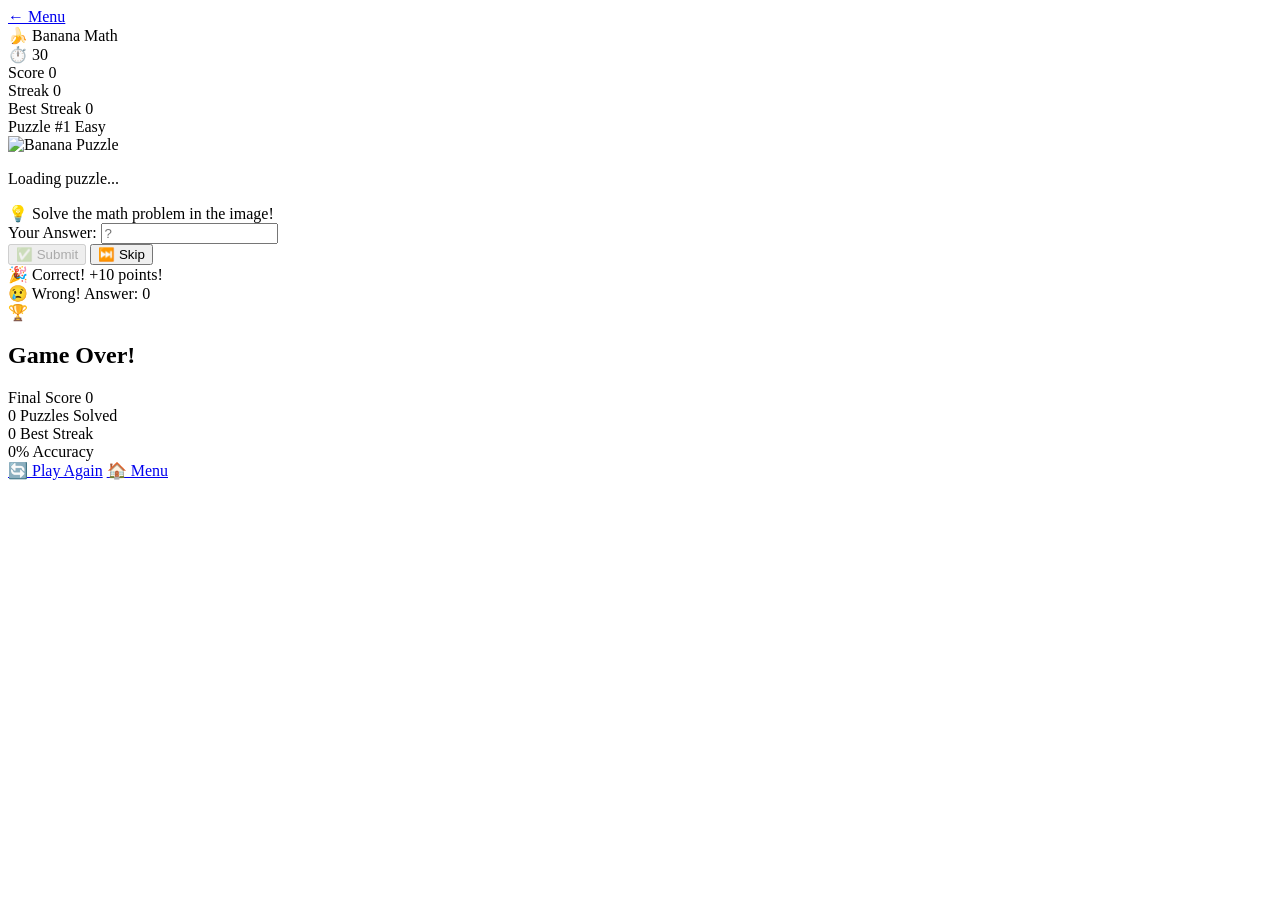
==== game.html @ f07f1af8 "Add files via upload Version 1.5" ====
<!DOCTYPE html>
<html lang="en">
<head>
    <meta charset="UTF-8">
    <meta name="viewport" content="width=device-width, initial-scale=1.0">
    <title>Play Game - Banana Math 🍌</title>
    <link rel="stylesheet" href="style.css">
    <link rel="preconnect" href="https://fonts.googleapis.com">
    <link rel="preconnect" href="https://fonts.gstatic.com" crossorigin>
    <link href="https://fonts.googleapis.com/css2?family=Fredoka:wght@400;600;700&display=swap" rel="stylesheet">
    <link rel="icon" href="data:image/svg+xml,<svg xmlns='http://www.w3.org/2000/svg' viewBox='0 0 100 100'><text y='.9em' font-size='90'>🍌</text></svg>">
</head>
<body class="game-page">
    <!-- Game Header -->
    <header class="game-header">
        <a href="index.html" class="back-btn">← Menu</a>
        <div class="game-title">🍌 Banana Math</div>
        <div class="game-timer" id="game-timer">
            <span class="timer-icon">⏱️</span>
            <span id="timer-display">30</span>
        </div>
    </header>

    <!-- Main Game Area -->
    <main class="game-main">
        <div class="game-container">
            <!-- Score Bar -->
            <div class="score-bar">
                <div class="score-item">
                    <span class="score-label">Score</span>
                    <span class="score-value" id="current-score">0</span>
                </div>
                <div class="score-item">
                    <span class="score-label">Streak</span>
                    <span class="score-value streak" id="current-streak">0</span>
                </div>
                <div class="score-item">
                    <span class="score-label">Best Streak</span>
                    <span class="score-value" id="best-streak">0</span>
                </div>
            </div>

            <!-- Puzzle Section -->
            <div class="puzzle-section">
                <div class="puzzle-header">
                    <span class="puzzle-number">Puzzle #<span id="puzzle-count">1</span></span>
                    <span class="puzzle-difficulty" id="difficulty-badge">Easy</span>
                </div>
                
                <div class="puzzle-image-container">
                    <img id="puzzle-image" src="" alt="Banana Puzzle" />
                    <div class="loading-spinner" id="loading-spinner">
                        <div class="spinner"></div>
                        <p>Loading puzzle...</p>
                    </div>
                </div>

                <div class="puzzle-hint" id="puzzle-hint">
                    💡 Solve the math problem in the image!
                </div>
            </div>

            <!-- Answer Section -->
            <div class="answer-section">
                <div class="answer-input-container">
                    <label for="answer-input">Your Answer:</label>
                    <input type="number" id="answer-input" placeholder="?" autocomplete="off" />
                </div>
                <div class="answer-buttons">
                    <button class="btn btn-submit" id="submit-btn" disabled>
                        ✅ Submit
                    </button>
                    <button class="btn btn-skip" id="skip-btn">
                        ⏭️ Skip
                    </button>
                </div>
            </div>

            <!-- Feedback -->
            <div class="feedback-container" id="feedback-container">
                <div class="feedback success" id="feedback-success">
                    <span class="feedback-icon">🎉</span>
                    <span class="feedback-text">Correct! +<span id="points-earned">10</span> points!</span>
                </div>
                <div class="feedback error" id="feedback-error">
                    <span class="feedback-icon">😢</span>
                    <span class="feedback-text">Wrong! Answer: <span id="correct-answer">0</span></span>
                </div>
            </div>

            <!-- Game Over Modal -->
            <div class="modal-overlay" id="game-over-modal">
                <div class="modal">
                    <div class="modal-icon">🏆</div>
                    <h2>Game Over!</h2>
                    <div class="final-score-display">
                        <span class="final-label">Final Score</span>
                        <span class="final-score" id="final-score">0</span>
                    </div>
                    <div class="final-stats-grid">
                        <div class="final-stat">
                            <span class="final-stat-value" id="final-puzzles">0</span>
                            <span class="final-stat-label">Puzzles Solved</span>
                        </div>
                        <div class="final-stat">
                            <span class="final-stat-value" id="final-streak">0</span>
                            <span class="final-stat-label">Best Streak</span>
                        </div>
                        <div class="final-stat">
                            <span class="final-stat-value" id="final-accuracy">0%</span>
                            <span class="final-stat-label">Accuracy</span>
                        </div>
                    </div>
                    <div class="new-high-score-badge" id="new-high-score-badge" style="display: none;">
                        🌟 New High Score! 🌟
                    </div>
                    <div class="modal-buttons">
                        <a href="game.html" class="btn btn-play">🔄 Play Again</a>
                        <a href="index.html" class="btn btn-secondary">🏠 Menu</a>
                    </div>
                </div>
            </div>
        </div>
    </main>

    <!-- Sound Effects -->
    <audio id="sound-correct" preload="auto">
        <source src="[data-uri]" type="audio/wav">
    </audio>
    <audio id="sound-wrong" preload="auto">
        <source src="[data-uri]" type="audio/wav">
    </audio>

    <script src="script.js"></script>
    <script>
        // Game page specific initialization
        document.addEventListener('DOMContentLoaded', () => {
            initGame();
        });
    </script>
</body>
</html>
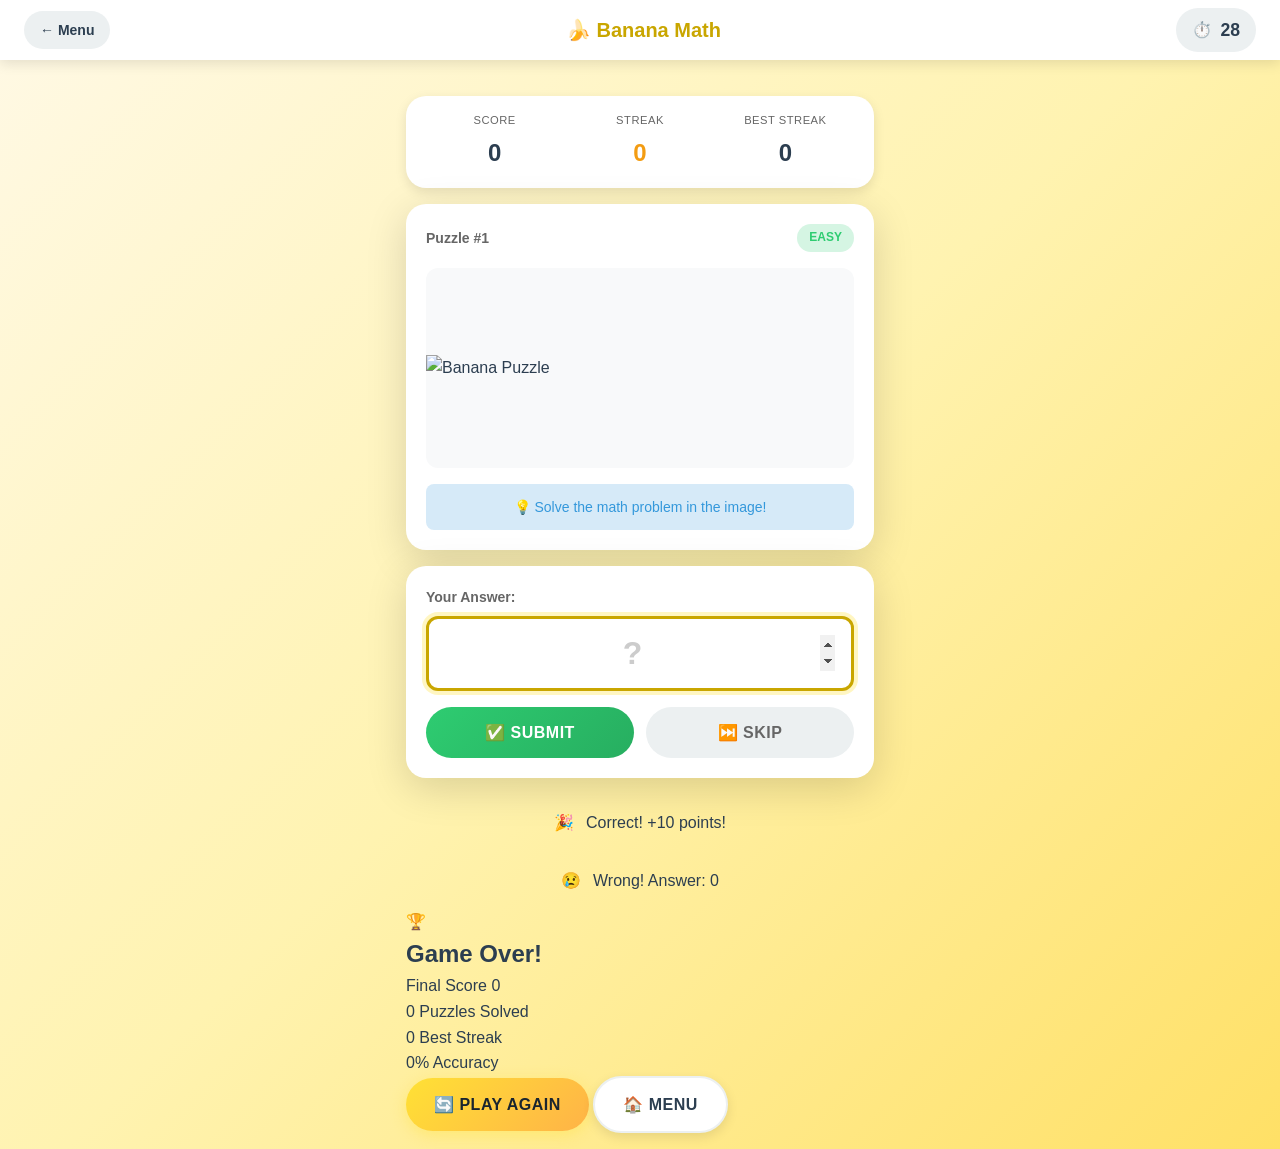
==== commit 439a7826: "Add files via upload Version 2.5" ====
--- a/game.html
+++ b/game.html
@@ -4,7 +4,7 @@
     <meta charset="UTF-8">
     <meta name="viewport" content="width=device-width, initial-scale=1.0">
     <title>Play Game - Banana Math 🍌</title>
-    <link rel="stylesheet" href="style.css">
+    <link rel="stylesheet" href="design.css">
     <link rel="preconnect" href="https://fonts.googleapis.com">
     <link rel="preconnect" href="https://fonts.gstatic.com" crossorigin>
     <link href="https://fonts.googleapis.com/css2?family=Fredoka:wght@400;600;700&display=swap" rel="stylesheet">
--- a/design.css
+++ b/design.css
@@ -0,0 +1,655 @@
+/* BANANA MATH CHALLENGE*/
+
+/*CSS VARIABLES & RESET*/
+* {
+    margin: 0;
+    padding: 0;
+    box-sizing: border-box;
+}
+
+:root {
+    /* Banana Colors */
+    --banana-yellow: #FFE135;
+    --banana-dark: #C9A600;
+    --banana-light: #FFF8B3;
+    --banana-peel: #F7DC6F;
+    --banana-orange: #FFB347;
+    
+    /* Game Colors */
+    --success: #2ECC71;
+    --success-light: #D5F5E3;
+    --error: #E74C3C;
+    --error-light: #FADBD8;
+    --info: #3498DB;
+    --info-light: #D6EAF8;
+    --warning: #F39C12;
+    
+    /* UI Colors */
+    --dark: #2C3E50;
+    --darker: #1A252F;
+    --light: #ECF0F1;
+    --lighter: #F8F9FA;
+    --white: #FFFFFF;
+    
+    /* Gradients */
+    --primary-gradient: linear-gradient(135deg, var(--banana-yellow) 0%, var(--banana-orange) 100%);
+    --success-gradient: linear-gradient(135deg, #2ECC71 0%, #27AE60 100%);
+    --error-gradient: linear-gradient(135deg, #E74C3C 0%, #C0392B 100%);
+    
+    /* Shadows */
+    --shadow: 0 10px 40px rgba(0,0,0,0.15);
+    --shadow-sm: 0 4px 12px rgba(0,0,0,0.1);
+    --shadow-lg: 0 20px 60px rgba(0,0,0,0.2);
+    
+    /* Border Radius */
+    --radius-sm: 8px;
+    --radius-md: 12px;
+    --radius-lg: 20px;
+    --radius-xl: 30px;
+    --radius-full: 50px;
+    
+    /* Transitions */
+    --transition-fast: 0.2s ease;
+    --transition-normal: 0.3s ease;
+    --transition-slow: 0.5s ease;
+}
+
+/*BASE STYLES*/
+body {
+    font-family: 'Fredoka', 'Segoe UI', Tahoma, Geneva, Verdana, sans-serif;
+    background: linear-gradient(135deg, #FFF9E6 0%, #FFF3B0 50%, #FFE066 100%);
+    min-height: 100vh;
+    color: var(--dark);
+    line-height: 1.6;
+    overflow-x: hidden;
+}
+
+a {
+    text-decoration: none;
+    color: inherit;
+}
+
+img {
+    max-width: 100%;
+    height: auto;
+}
+
+/*FLOATING BANANAS BACKGROUND*/
+.floating-bananas {
+    position: fixed;
+    top: 0;
+    left: 0;
+    width: 100%;
+    height: 100%;
+    pointer-events: none;
+    z-index: 0;
+    overflow: hidden;
+}
+
+.float-banana {
+    position: absolute;
+    font-size: 2.5rem;
+    opacity: 0.12;
+    animation: floatBanana 8s ease-in-out infinite;
+    filter: blur(0.5px);
+}
+
+@keyframes floatBanana {
+    0%, 100% {
+        transform: translateY(0) rotate(0deg) scale(1);
+    }
+    25% {
+        transform: translateY(-30px) rotate(5deg) scale(1.1);
+    }
+    50% {
+        transform: translateY(-15px) rotate(-3deg) scale(0.95);
+    }
+    75% {
+        transform: translateY(-40px) rotate(8deg) scale(1.05);
+    }
+}
+
+/*BUTTONS*/
+.btn {
+    display: inline-flex;
+    align-items: center;
+    justify-content: center;
+    gap: 0.5rem;
+    padding: 0.875rem 1.75rem;
+    font-family: inherit;
+    font-size: 1rem;
+    font-weight: 600;
+    border: none;
+    border-radius: var(--radius-full);
+    cursor: pointer;
+    transition: all var(--transition-normal);
+    text-transform: uppercase;
+    letter-spacing: 0.5px;
+}
+
+.btn:disabled {
+    opacity: 0.5;
+    cursor: not-allowed;
+    transform: none !important;
+}
+
+.btn-play {
+    background: var(--primary-gradient);
+    color: var(--darker);
+    box-shadow: 0 4px 15px rgba(255, 225, 53, 0.4);
+}
+
+.btn-play:hover:not(:disabled) {
+    transform: translateY(-3px);
+    box-shadow: 0 8px 25px rgba(255, 225, 53, 0.5);
+}
+
+.btn-play:active:not(:disabled) {
+    transform: translateY(-1px);
+}
+
+.btn-secondary {
+    background: var(--white);
+    color: var(--dark);
+    box-shadow: var(--shadow-sm);
+    border: 2px solid var(--light);
+}
+
+.btn-secondary:hover:not(:disabled) {
+    background: var(--lighter);
+    border-color: var(--banana-yellow);
+    transform: translateY(-2px);
+}
+
+.btn-large {
+    padding: 1.25rem 3rem;
+    font-size: 1.2rem;
+}
+
+.btn-small {
+    padding: 0.5rem 1rem;
+    font-size: 0.875rem;
+}
+
+/*MENU PAGE*/
+.menu-container {
+    position: relative;
+    z-index: 1;
+    display: flex;
+    flex-direction: column;
+    align-items: center;
+    justify-content: center;
+    min-height: 100vh;
+    padding: 2rem;
+    text-align: center;
+}
+
+.menu-logo {
+    font-size: 6rem;
+    animation: bounce 2s ease-in-out infinite;
+    margin-bottom: 0.5rem;
+}
+
+@keyframes bounce {
+    0%, 100% { transform: translateY(0); }
+    50% { transform: translateY(-15px); }
+}
+
+.menu-title {
+    font-size: 3.5rem;
+    font-weight: 700;
+    color: var(--banana-dark);
+    text-shadow: 2px 2px 0 var(--white);
+    margin-bottom: 0.25rem;
+}
+
+.menu-subtitle {
+    font-size: 1.5rem;
+    color: var(--dark);
+    opacity: 0.7;
+    margin-bottom: 2rem;
+}
+
+.high-score-display {
+    background: linear-gradient(135deg, #FFD700, #FFA500);
+    padding: 1rem 2.5rem;
+    border-radius: var(--radius-full);
+    margin-bottom: 2rem;
+    box-shadow: 0 4px 20px rgba(255, 165, 0, 0.3);
+    animation: glow 2s ease-in-out infinite alternate;
+}
+
+@keyframes glow {
+    from { box-shadow: 0 4px 20px rgba(255, 165, 0, 0.3); }
+    to { box-shadow: 0 4px 30px rgba(255, 165, 0, 0.5); }
+}
+
+.high-score-label {
+    display: block;
+    font-size: 0.75rem;
+    text-transform: uppercase;
+    letter-spacing: 1px;
+    color: var(--white);
+    opacity: 0.9;
+}
+
+.high-score-value {
+    display: block;
+    font-size: 2.5rem;
+    font-weight: 700;
+    color: var(--white);
+}
+
+.menu-buttons {
+    display: flex;
+    flex-direction: column;
+    gap: 1rem;
+    width: 100%;
+    max-width: 280px;
+    margin-bottom: 3rem;
+}
+
+.menu-buttons .btn {
+    width: 100%;
+}
+
+.menu-stats {
+    display: flex;
+    gap: 2rem;
+    margin-bottom: 2rem;
+}
+
+.stat-box {
+    background: var(--white);
+    padding: 1.25rem 2rem;
+    border-radius: var(--radius-lg);
+    box-shadow: var(--shadow-sm);
+    text-align: center;
+    min-width: 120px;
+}
+
+.stat-number {
+    display: block;
+    font-size: 2rem;
+    font-weight: 700;
+    color: var(--banana-dark);
+}
+
+.stat-label {
+    display: block;
+    font-size: 0.75rem;
+    color: #666;
+    text-transform: uppercase;
+    letter-spacing: 0.5px;
+    margin-top: 0.25rem;
+}
+
+.menu-footer {
+    position: absolute;
+    bottom: 1.5rem;
+    left: 0;
+    right: 0;
+    text-align: center;
+    font-size: 0.875rem;
+    color: #666;
+}
+
+.menu-footer a {
+    color: var(--banana-dark);
+    font-weight: 600;
+}
+
+.menu-footer a:hover {
+    text-decoration: underline;
+}
+
+/*GAME PAGE*/
+
+/* Game Header */
+.game-header {
+    position: fixed;
+    top: 0;
+    left: 0;
+    right: 0;
+    height: 60px;
+    background: var(--white);
+    display: flex;
+    align-items: center;
+    justify-content: space-between;
+    padding: 0 1.5rem;
+    box-shadow: var(--shadow-sm);
+    z-index: 100;
+}
+
+.back-btn {
+    display: flex;
+    align-items: center;
+    gap: 0.5rem;
+    padding: 0.5rem 1rem;
+    background: var(--light);
+    border-radius: var(--radius-full);
+    font-weight: 600;
+    font-size: 0.875rem;
+    color: var(--dark);
+    transition: all var(--transition-fast);
+}
+
+.back-btn:hover {
+    background: var(--banana-yellow);
+    transform: translateX(-3px);
+}
+
+.game-title {
+    font-size: 1.25rem;
+    font-weight: 700;
+    color: var(--banana-dark);
+}
+
+.game-timer {
+    display: flex;
+    align-items: center;
+    gap: 0.5rem;
+    padding: 0.5rem 1rem;
+    background: var(--light);
+    border-radius: var(--radius-full);
+    font-weight: 700;
+    font-size: 1.1rem;
+}
+
+.timer-icon {
+    font-size: 1rem;
+}
+
+.game-timer.warning {
+    background: var(--error-light);
+    color: var(--error);
+    animation: pulse 1s ease-in-out infinite;
+}
+
+.game-timer.danger {
+    background: var(--error);
+    color: var(--white);
+    animation: pulse 0.5s ease-in-out infinite;
+}
+
+@keyframes pulse {
+    0%, 100% { transform: scale(1); }
+    50% { transform: scale(1.05); }
+}
+
+/* Main Game Area */
+.game-main {
+    padding-top: 80px;
+    min-height: 100vh;
+    display: flex;
+    justify-content: center;
+    align-items: flex-start;
+}
+
+.game-container {
+    width: 100%;
+    max-width: 500px;
+    padding: 1rem;
+}
+
+/* Score Bar */
+.score-bar {
+    display: flex;
+    justify-content: space-between;
+    background: var(--white);
+    padding: 1rem;
+    border-radius: var(--radius-lg);
+    box-shadow: var(--shadow-sm);
+    margin-bottom: 1rem;
+}
+
+.score-item {
+    text-align: center;
+    flex: 1;
+}
+
+.score-label {
+    display: block;
+    font-size: 0.7rem;
+    text-transform: uppercase;
+    letter-spacing: 0.5px;
+    color: #666;
+    margin-bottom: 0.25rem;
+}
+
+.score-value {
+    display: block;
+    font-size: 1.5rem;
+    font-weight: 700;
+    color: var(--dark);
+}
+
+.score-value.streak {
+    color: var(--warning);
+}
+
+/* Puzzle Section */
+.puzzle-section {
+    background: var(--white);
+    border-radius: var(--radius-lg);
+    box-shadow: var(--shadow);
+    padding: 1.25rem;
+    margin-bottom: 1rem;
+}
+
+.puzzle-header {
+    display: flex;
+    justify-content: space-between;
+    align-items: center;
+    margin-bottom: 1rem;
+}
+
+.puzzle-number {
+    font-size: 0.875rem;
+    color: #666;
+    font-weight: 600;
+}
+
+.puzzle-difficulty {
+    padding: 0.25rem 0.75rem;
+    border-radius: var(--radius-full);
+    font-size: 0.75rem;
+    font-weight: 600;
+    text-transform: uppercase;
+}
+
+.puzzle-difficulty.easy {
+    background: var(--success-light);
+    color: var(--success);
+}
+
+.puzzle-difficulty.medium {
+    background: var(--warning-light, #FEF3E2);
+    color: var(--warning);
+}
+
+.puzzle-difficulty.hard {
+    background: var(--error-light);
+    color: var(--error);
+}
+
+.puzzle-image-container {
+    position: relative;
+    background: var(--lighter);
+    border-radius: var(--radius-md);
+    overflow: hidden;
+    min-height: 200px;
+    display: flex;
+    align-items: center;
+    justify-content: center;
+}
+
+#puzzle-image {
+    width: 100%;
+    height: auto;
+    display: block;
+    transition: transform var(--transition-normal);
+}
+
+#puzzle-image:hover {
+    transform: scale(1.02);
+}
+
+#puzzle-image.shake {
+    animation: shake 0.5s ease-in-out;
+}
+
+@keyframes shake {
+    0%, 100% { transform: translateX(0); }
+    20% { transform: translateX(-10px); }
+    40% { transform: translateX(10px); }
+    60% { transform: translateX(-10px); }
+    80% { transform: translateX(10px); }
+}
+
+#puzzle-image.correct {
+    animation: correctPulse 0.5s ease-in-out;
+}
+
+@keyframes correctPulse {
+    0% { transform: scale(1); }
+    50% { transform: scale(1.05); filter: brightness(1.1); }
+    100% { transform: scale(1); }
+}
+
+.loading-spinner {
+    position: absolute;
+    top: 0;
+    left: 0;
+    right: 0;
+    bottom: 0;
+    background: var(--lighter);
+    display: flex;
+    flex-direction: column;
+    align-items: center;
+    justify-content: center;
+    gap: 1rem;
+}
+
+.loading-spinner.hidden {
+    display: none;
+}
+
+.spinner {
+    width: 50px;
+    height: 50px;
+    border: 4px solid var(--light);
+    border-top-color: var(--banana-yellow);
+    border-radius: 50%;
+    animation: spin 1s linear infinite;
+}
+
+@keyframes spin {
+    to { transform: rotate(360deg); }
+}
+
+.loading-spinner p {
+    color: #666;
+    font-size: 0.875rem;
+}
+
+.puzzle-hint {
+    margin-top: 1rem;
+    padding: 0.75rem;
+    background: var(--info-light);
+    border-radius: var(--radius-sm);
+    font-size: 0.875rem;
+    color: var(--info);
+    text-align: center;
+}
+
+/* Answer Section */
+.answer-section {
+    background: var(--white);
+    border-radius: var(--radius-lg);
+    box-shadow: var(--shadow);
+    padding: 1.25rem;
+    margin-bottom: 1rem;
+}
+
+.answer-input-container {
+    margin-bottom: 1rem;
+}
+
+.answer-input-container label {
+    display: block;
+    font-size: 0.875rem;
+    font-weight: 600;
+    color: #666;
+    margin-bottom: 0.5rem;
+}
+
+#answer-input {
+    width: 100%;
+    padding: 1rem;
+    font-size: 2rem;
+    font-weight: 700;
+    text-align: center;
+    border: 3px solid var(--banana-yellow);
+    border-radius: var(--radius-md);
+    outline: none;
+    transition: all var(--transition-fast);
+    font-family: inherit;
+}
+
+#answer-input:focus {
+    border-color: var(--banana-dark);
+    box-shadow: 0 0 0 4px rgba(255, 225, 53, 0.3);
+}
+
+#answer-input:disabled {
+    background: var(--light);
+    cursor: not-allowed;
+}
+
+#answer-input::placeholder {
+    color: #ccc;
+}
+
+.answer-buttons {
+    display: flex;
+    gap: 0.75rem;
+}
+
+.answer-buttons .btn {
+    flex: 1;
+    padding: 1rem;
+}
+
+.btn-submit {
+    background: var(--success-gradient);
+    color: var(--white);
+}
+
+.btn-submit:hover:not(:disabled) {
+    transform: translateY(-2px);
+    box-shadow: 0 5px 15px rgba(46, 204, 113, 0.4);
+}
+
+.btn-skip {
+    background: var(--light);
+    color: #666;
+}
+
+.btn-skip:hover:not(:disabled) {
+    background: #ddd;
+}
+
+/* Feedback */
+.feedback-container {
+    min-height: 60px;
+}
+
+.feedback {
+    display: flex;
+    align-items: center;
+    justify-content: center;
+    gap: 0.75rem;
+    padding: 1rem;
+    border-radius: var(--radius-md);
+}
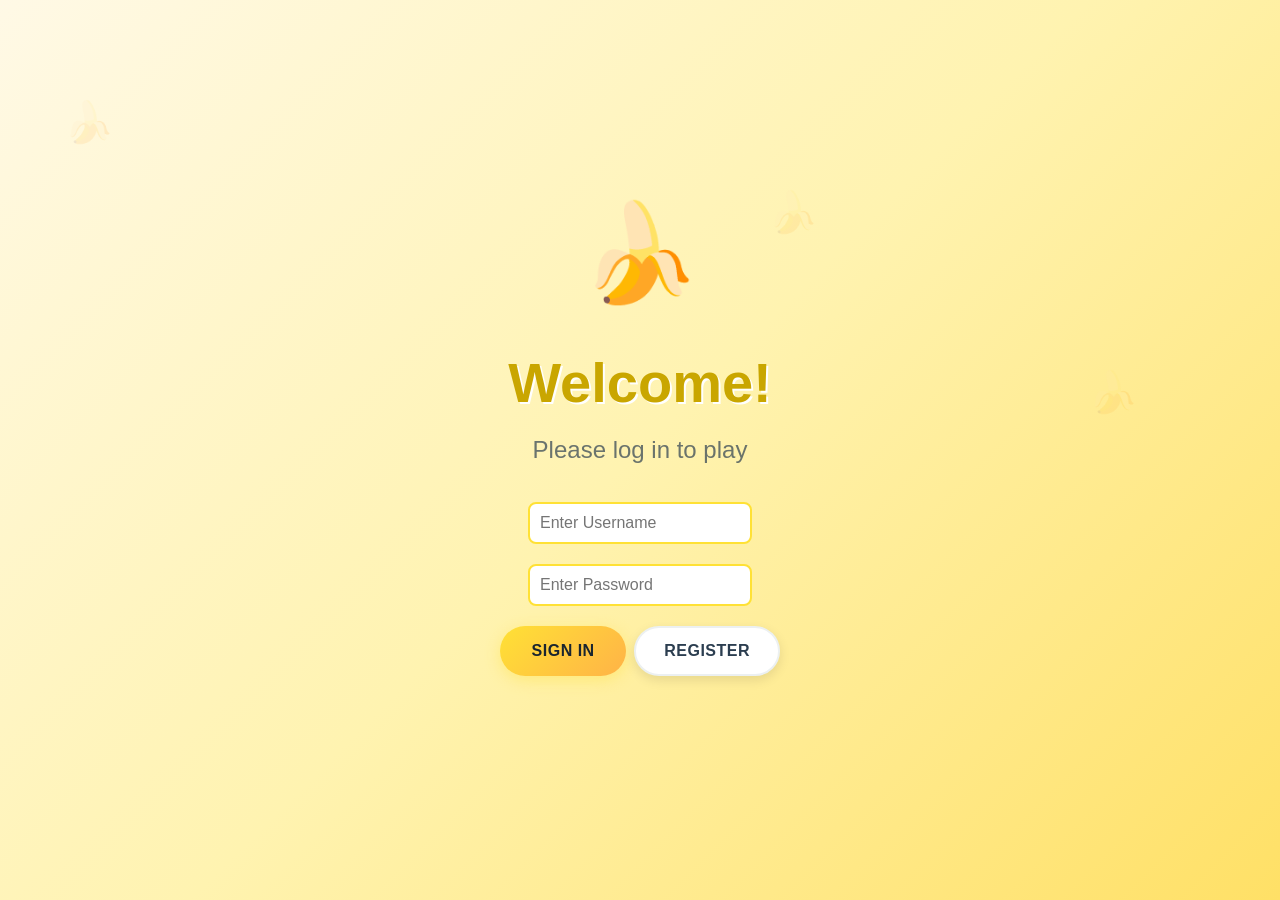
==== commit b1c89ecf: "v2.0-navigation Added game pages structure and basic JavaScript framework" ====
--- a/game.html
+++ b/game.html
@@ -73,6 +73,9 @@
                     <button class="btn btn-skip" id="skip-btn">
                         ⏭️ Skip
                     </button>
+                    <button class="btn btn-secondary" id="end-btn" onclick="endGame()">
+                        🏁 End Game
+                    </button>
                 </div>
             </div>
 
@@ -84,7 +87,7 @@
                 </div>
                 <div class="feedback error" id="feedback-error">
                     <span class="feedback-icon">😢</span>
-                    <span class="feedback-text">Wrong! Answer: <span id="correct-answer">0</span></span>
+                    <span class="feedback-text">Wrong! Correct answer is <span id="correct-answer">0</span></span>
                 </div>
             </div>
 
@@ -111,8 +114,11 @@
                             <span class="final-stat-label">Accuracy</span>
                         </div>
                     </div>
+                    <div class="game-over-message" id="game-over-message">
+                        <!-- dynamic message inserted here -->
+                    </div>
                     <div class="new-high-score-badge" id="new-high-score-badge" style="display: none;">
-                        🌟 New High Score! 🌟
+                        � New High Score! 🍌
                     </div>
                     <div class="modal-buttons">
                         <a href="game.html" class="btn btn-play">🔄 Play Again</a>
--- a/design.css
+++ b/design.css
@@ -64,6 +64,8 @@
     overflow-x: hidden;
 }
 
+
+
 a {
     text-decoration: none;
     color: inherit;
@@ -93,6 +95,7 @@
     animation: floatBanana 8s ease-in-out infinite;
     filter: blur(0.5px);
 }
+
 
 @keyframes floatBanana {
     0%, 100% {
@@ -171,6 +174,23 @@
     font-size: 0.875rem;
 }
 
+.back-btn-large {
+    display: inline-block;
+    margin-bottom: 1.5rem;
+    font-size: 1rem;
+    color: var(--dark);
+    background: var(--light);
+    padding: 0.5rem 1rem;
+    border-radius: var(--radius-full);
+    font-weight: 600;
+    transition: all var(--transition-fast);
+}
+
+.back-btn-large:hover {
+    background: var(--banana-yellow);
+    transform: translateX(-3px);
+}
+
 /*MENU PAGE*/
 .menu-container {
     position: relative;
@@ -182,6 +202,21 @@
     min-height: 100vh;
     padding: 2rem;
     text-align: center;
+}
+
+.menu-title {
+    font-size: 3.5rem;
+    font-weight: 700;
+    color: var(--banana-yellow);
+    text-shadow: 2px 2px 0 var(--white);
+    margin-bottom: 0.25rem;
+}
+
+.menu-subtitle {
+    font-size: 1.5rem;
+    color: var(--dark);
+    opacity: 0.9;
+    margin-bottom: 2rem;
 }
 
 .menu-logo {
@@ -303,6 +338,103 @@
     text-decoration: underline;
 }
 
+/*HOW TO PLAY PAGE*/
+
+.howto-page {
+    display: flex;
+    justify-content: center;
+    align-items: center;
+    min-height: 100vh;
+    position: relative;
+    padding: 2rem 0;
+}
+
+.howto-container {
+    background: rgba(255,255,255,0.95);
+    padding: 2rem;
+    border-radius: var(--radius-lg);
+    box-shadow: var(--shadow-lg);
+    width: 90%;
+    max-width: 700px;
+    position: relative;
+    z-index: 1;
+}
+
+.howto-header {
+    text-align: center;
+    margin-bottom: 1.5rem;
+}
+
+.howto-icon {
+    font-size: 3rem;
+    display: block;
+    margin-bottom: 0.5rem;
+}
+
+.howto-content {
+    display: flex;
+    flex-direction: column;
+    gap: 1rem;
+}
+
+.howto-card {
+    display: flex;
+    flex-wrap: wrap;
+    gap: 1rem;
+    align-items: center;
+    background: var(--white);
+    border-radius: var(--radius-md);
+    padding: 1rem;
+    box-shadow: var(--shadow-sm);
+}
+
+.howto-step {
+    font-size: 1.25rem;
+    font-weight: 700;
+    color: var(--banana-dark);
+    flex-shrink: 0;
+    width: 40px;
+    height: 40px;
+    display: flex;
+    align-items: center;
+    justify-content: center;
+    background: var(--banana-yellow);
+    border-radius: 50%;
+}
+
+.howto-text {
+    flex: 1;
+    min-width: 150px;
+}
+
+.howto-visual {
+    font-size: 1.5rem;
+}
+
+.tips-section {
+    margin-top: 2rem;
+}
+
+.tips-list {
+    list-style: none;
+    padding-left: 0;
+    display: flex;
+    flex-direction: column;
+    gap: 0.5rem;
+}
+
+.play-cta {
+    text-align: center;
+    margin-top: 2rem;
+}
+
+.howto-footer {
+    text-align: center;
+    margin-top: 2rem;
+    font-size: 0.875rem;
+    color: #666;
+}
+
 /*GAME PAGE*/
 
 /* Game Header */
@@ -312,13 +444,14 @@
     left: 0;
     right: 0;
     height: 60px;
-    background: var(--white);
+    background: rgba(0,0,50,0.85);
     display: flex;
     align-items: center;
     justify-content: space-between;
     padding: 0 1.5rem;
     box-shadow: var(--shadow-sm);
     z-index: 100;
+    color: var(--light);
 }
 
 .back-btn {
@@ -326,16 +459,17 @@
     align-items: center;
     gap: 0.5rem;
     padding: 0.5rem 1rem;
-    background: var(--light);
+    background: rgba(255,255,255,0.1);
     border-radius: var(--radius-full);
     font-weight: 600;
     font-size: 0.875rem;
-    color: var(--dark);
+    color: var(--light);
     transition: all var(--transition-fast);
 }
 
 .back-btn:hover {
     background: var(--banana-yellow);
+    color: var(--dark);
     transform: translateX(-3px);
 }
 
@@ -349,15 +483,16 @@
     display: flex;
     align-items: center;
     gap: 0.5rem;
-    padding: 0.5rem 1rem;
-    background: var(--light);
+    padding: 0.75rem 1.25rem;
+    background: var(--banana-yellow);
+    color: var(--dark);
     border-radius: var(--radius-full);
     font-weight: 700;
-    font-size: 1.1rem;
+    font-size: 1.3rem;
 }
 
 .timer-icon {
-    font-size: 1rem;
+    font-size: 1.2rem;
 }
 
 .game-timer.warning {
@@ -643,6 +778,7 @@
 /* Feedback */
 .feedback-container {
     min-height: 60px;
+    position: relative;
 }
 
 .feedback {
@@ -652,4 +788,59 @@
     gap: 0.75rem;
     padding: 1rem;
     border-radius: var(--radius-md);
-}+    background: var(--white);
+    box-shadow: var(--shadow-sm);
+    opacity: 0;
+    visibility: hidden;
+    transition: opacity var(--transition-fast), visibility var(--transition-fast);
+    position: absolute;
+    top: 0;
+    left: 50%;
+    transform: translateX(-50%);
+    width: calc(100% - 2rem);
+}
+
+.feedback.show {
+    opacity: 1;
+    visibility: visible;
+}
+
+/* Modal styles */
+.modal-overlay {
+    display: none;
+    position: fixed;
+    top: 0;
+    left: 0;
+    width: 100vw;
+    height: 100vh;
+    background: rgba(0,0,0,0.5);
+    align-items: center;
+    justify-content: center;
+    z-index: 200;
+}
+
+.modal-overlay.active {
+    display: flex;
+}
+
+.modal {
+    background: var(--white);
+    padding: 2rem;
+    border-radius: var(--radius-lg);
+    box-shadow: var(--shadow-lg);
+    max-width: 90%;
+    width: 400px;
+    text-align: center;
+}
+
+.modal-icon {
+    font-size: 3rem;
+    margin-bottom: 0.5rem;
+}
+
+.modal-buttons {
+    margin-top: 1.5rem;
+    display: flex;
+    gap: 1rem;
+    justify-content: center;
+}
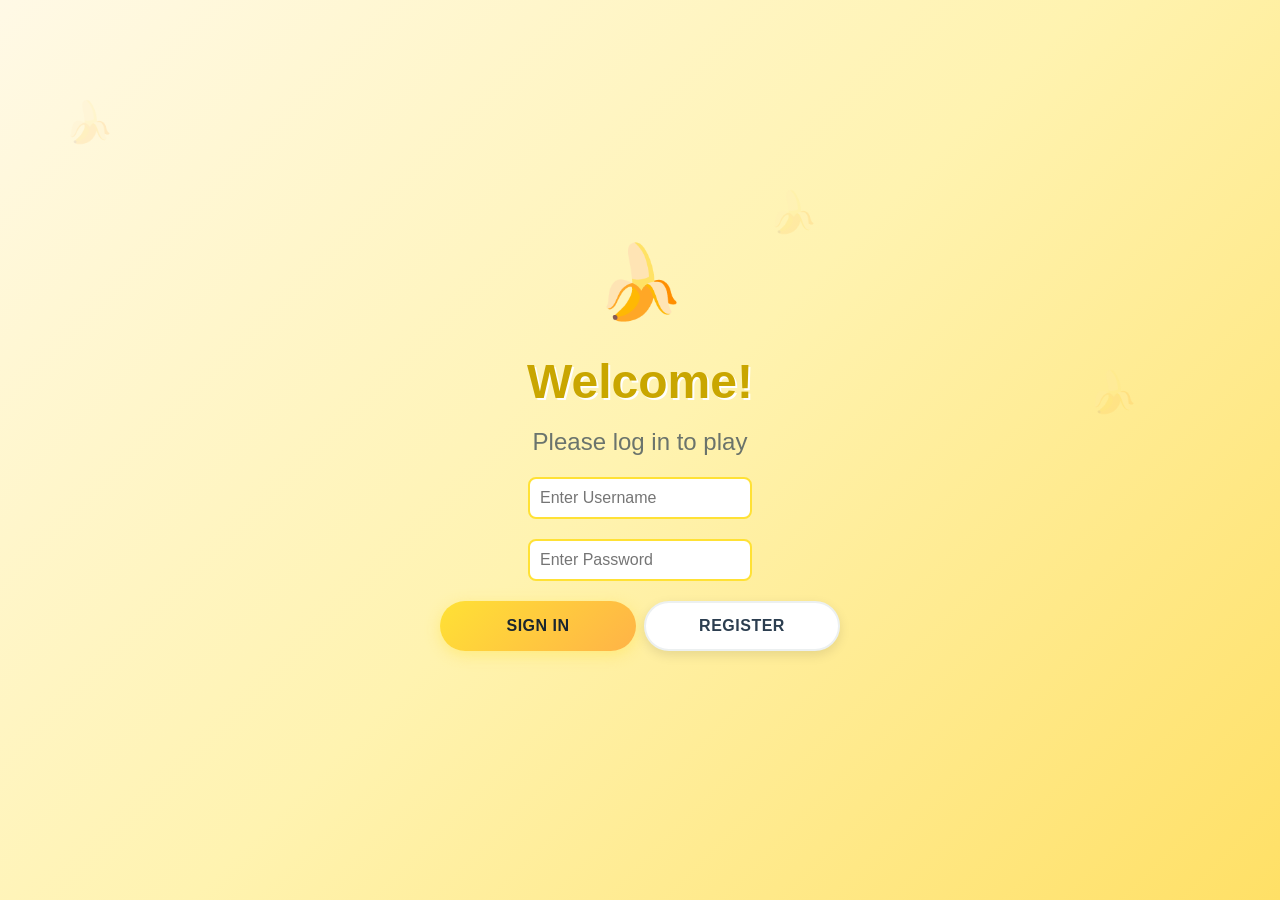
==== commit bfefdc33: "V 8.0- Final Game Modifications1 Done some UI/UX enhancements, such as making game pages no longer r" ====
--- a/game.html
+++ b/game.html
@@ -122,6 +122,7 @@
                     </div>
                     <div class="modal-buttons">
                         <a href="game.html" class="btn btn-play">🔄 Play Again</a>
+                        <a href="leaderboard.html" class="btn btn-secondary">🏅 Leaderboard</a>
                         <a href="index.html" class="btn btn-secondary">🏠 Menu</a>
                     </div>
                 </div>
--- a/design.css
+++ b/design.css
@@ -200,56 +200,41 @@
     align-items: center;
     justify-content: center;
     min-height: 100vh;
-    padding: 2rem;
+    padding: 1rem 2rem;
     text-align: center;
 }
 
 .menu-title {
-    font-size: 3.5rem;
-    font-weight: 700;
-    color: var(--banana-yellow);
-    text-shadow: 2px 2px 0 var(--white);
-    margin-bottom: 0.25rem;
-}
-
-.menu-subtitle {
-    font-size: 1.5rem;
-    color: var(--dark);
-    opacity: 0.9;
-    margin-bottom: 2rem;
-}
-
-.menu-logo {
-    font-size: 6rem;
-    animation: bounce 2s ease-in-out infinite;
-    margin-bottom: 0.5rem;
-}
-
-@keyframes bounce {
-    0%, 100% { transform: translateY(0); }
-    50% { transform: translateY(-15px); }
-}
-
-.menu-title {
-    font-size: 3.5rem;
+    font-size: 3rem;
     font-weight: 700;
     color: var(--banana-dark);
     text-shadow: 2px 2px 0 var(--white);
-    margin-bottom: 0.25rem;
+    margin-bottom: 0.15rem;
 }
 
 .menu-subtitle {
     font-size: 1.5rem;
     color: var(--dark);
     opacity: 0.7;
-    margin-bottom: 2rem;
+    margin-bottom: 1rem;
+}
+
+.menu-logo {
+    font-size: 4.5rem;
+    animation: bounce 2s ease-in-out infinite;
+    margin-bottom: 0.25rem;
+}
+
+@keyframes bounce {
+    0%, 100% { transform: translateY(0); }
+    50% { transform: translateY(-15px); }
 }
 
 .high-score-display {
     background: linear-gradient(135deg, #FFD700, #FFA500);
     padding: 1rem 2.5rem;
     border-radius: var(--radius-full);
-    margin-bottom: 2rem;
+    margin-bottom: 1rem;
     box-shadow: 0 4px 20px rgba(255, 165, 0, 0.3);
     animation: glow 2s ease-in-out infinite alternate;
 }
@@ -276,12 +261,12 @@
 }
 
 .menu-buttons {
-    display: flex;
-    flex-direction: column;
-    gap: 1rem;
+    display: grid;
+    grid-template-columns: 1fr 1fr;
+    gap: 0.75rem;
     width: 100%;
-    max-width: 280px;
-    margin-bottom: 3rem;
+    max-width: 400px;
+    margin-bottom: 1.5rem;
 }
 
 .menu-buttons .btn {
@@ -443,12 +428,12 @@
     top: 0;
     left: 0;
     right: 0;
-    height: 60px;
+    height: 55px;
     background: rgba(0,0,50,0.85);
     display: flex;
     align-items: center;
     justify-content: space-between;
-    padding: 0 1.5rem;
+    padding: 0 1rem;
     box-shadow: var(--shadow-sm);
     z-index: 100;
     color: var(--light);
@@ -458,11 +443,11 @@
     display: flex;
     align-items: center;
     gap: 0.5rem;
-    padding: 0.5rem 1rem;
+    padding: 0.4rem 0.75rem;
     background: rgba(255,255,255,0.1);
     border-radius: var(--radius-full);
     font-weight: 600;
-    font-size: 0.875rem;
+    font-size: 0.8rem;
     color: var(--light);
     transition: all var(--transition-fast);
 }
@@ -474,7 +459,7 @@
 }
 
 .game-title {
-    font-size: 1.25rem;
+    font-size: 1.1rem;
     font-weight: 700;
     color: var(--banana-dark);
 }
@@ -483,12 +468,12 @@
     display: flex;
     align-items: center;
     gap: 0.5rem;
-    padding: 0.75rem 1.25rem;
+    padding: 0.5rem 1rem;
     background: var(--banana-yellow);
     color: var(--dark);
     border-radius: var(--radius-full);
     font-weight: 700;
-    font-size: 1.3rem;
+    font-size: 1.1rem;
 }
 
 .timer-icon {
@@ -514,7 +499,7 @@
 
 /* Main Game Area */
 .game-main {
-    padding-top: 80px;
+    padding-top: 62px;
     min-height: 100vh;
     display: flex;
     justify-content: center;
@@ -524,7 +509,7 @@
 .game-container {
     width: 100%;
     max-width: 500px;
-    padding: 1rem;
+    padding: 0.5rem;
 }
 
 /* Score Bar */
@@ -532,10 +517,10 @@
     display: flex;
     justify-content: space-between;
     background: var(--white);
-    padding: 1rem;
+    padding: 0.75rem;
     border-radius: var(--radius-lg);
     box-shadow: var(--shadow-sm);
-    margin-bottom: 1rem;
+    margin-bottom: 0.5rem;
 }
 
 .score-item {
@@ -554,7 +539,7 @@
 
 .score-value {
     display: block;
-    font-size: 1.5rem;
+    font-size: 1.25rem;
     font-weight: 700;
     color: var(--dark);
 }
@@ -568,15 +553,15 @@
     background: var(--white);
     border-radius: var(--radius-lg);
     box-shadow: var(--shadow);
-    padding: 1.25rem;
-    margin-bottom: 1rem;
+    padding: 0.75rem;
+    margin-bottom: 0.5rem;
 }
 
 .puzzle-header {
     display: flex;
     justify-content: space-between;
     align-items: center;
-    margin-bottom: 1rem;
+    margin-bottom: 0.5rem;
 }
 
 .puzzle-number {
@@ -613,7 +598,7 @@
     background: var(--lighter);
     border-radius: var(--radius-md);
     overflow: hidden;
-    min-height: 200px;
+    min-height: 150px;
     display: flex;
     align-items: center;
     justify-content: center;
@@ -689,11 +674,11 @@
 }
 
 .puzzle-hint {
-    margin-top: 1rem;
-    padding: 0.75rem;
+    margin-top: 0.5rem;
+    padding: 0.5rem;
     background: var(--info-light);
     border-radius: var(--radius-sm);
-    font-size: 0.875rem;
+    font-size: 0.8rem;
     color: var(--info);
     text-align: center;
 }
@@ -703,12 +688,12 @@
     background: var(--white);
     border-radius: var(--radius-lg);
     box-shadow: var(--shadow);
-    padding: 1.25rem;
-    margin-bottom: 1rem;
+    padding: 0.75rem;
+    margin-bottom: 0.5rem;
 }
 
 .answer-input-container {
-    margin-bottom: 1rem;
+    margin-bottom: 0.75rem;
 }
 
 .answer-input-container label {
@@ -721,8 +706,8 @@
 
 #answer-input {
     width: 100%;
-    padding: 1rem;
-    font-size: 2rem;
+    padding: 0.75rem;
+    font-size: 1.75rem;
     font-weight: 700;
     text-align: center;
     border: 3px solid var(--banana-yellow);
@@ -748,12 +733,13 @@
 
 .answer-buttons {
     display: flex;
-    gap: 0.75rem;
+    gap: 0.5rem;
 }
 
 .answer-buttons .btn {
     flex: 1;
-    padding: 1rem;
+    padding: 0.75rem 0.5rem;
+    font-size: 0.9rem;
 }
 
 .btn-submit {
@@ -777,7 +763,7 @@
 
 /* Feedback */
 .feedback-container {
-    min-height: 60px;
+    min-height: 50px;
     position: relative;
 }
 
@@ -786,7 +772,7 @@
     align-items: center;
     justify-content: center;
     gap: 0.75rem;
-    padding: 1rem;
+    padding: 0.75rem;
     border-radius: var(--radius-md);
     background: var(--white);
     box-shadow: var(--shadow-sm);
@@ -829,7 +815,7 @@
     border-radius: var(--radius-lg);
     box-shadow: var(--shadow-lg);
     max-width: 90%;
-    width: 400px;
+    width: 450px;
     text-align: center;
 }
 
@@ -841,6 +827,7 @@
 .modal-buttons {
     margin-top: 1.5rem;
     display: flex;
-    gap: 1rem;
-    justify-content: center;
-}
+    flex-wrap: wrap;
+    gap: 0.75rem;
+    justify-content: center;
+}
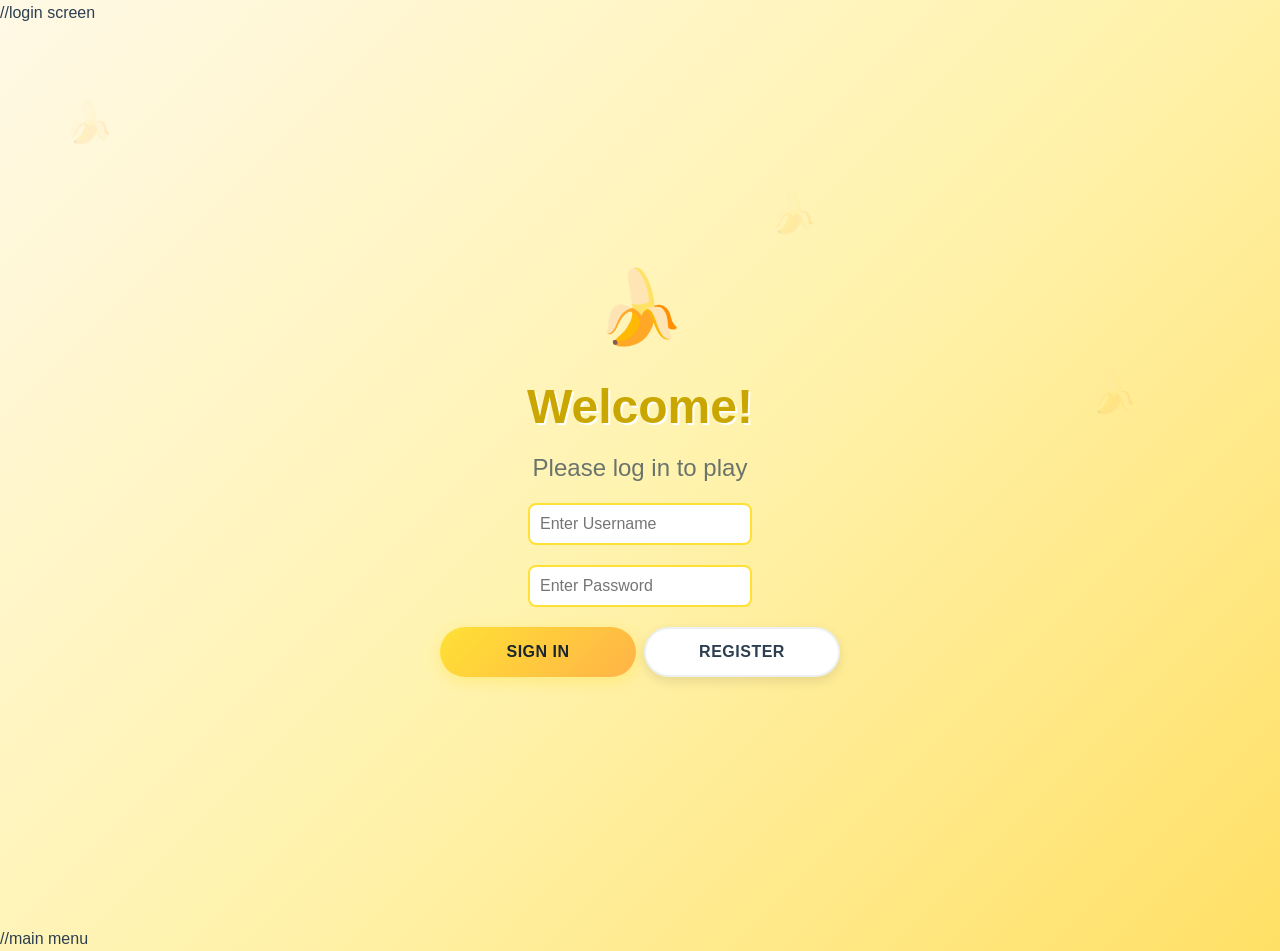
==== commit 25af911f: "Finalized Game Release - (Ready  for Submission) Final Game release with final changes and new READM" ====
--- a/game.html
+++ b/game.html
@@ -11,7 +11,7 @@
     <link rel="icon" href="data:image/svg+xml,<svg xmlns='http://www.w3.org/2000/svg' viewBox='0 0 100 100'><text y='.9em' font-size='90'>🍌</text></svg>">
 </head>
 <body class="game-page">
-    <!-- Game Header -->
+    //Game Header
     <header class="game-header">
         <a href="index.html" class="back-btn">← Menu</a>
         <div class="game-title">🍌 Banana Math</div>
@@ -21,10 +21,10 @@
         </div>
     </header>
 
-    <!-- Main Game Area -->
+    //Main Game Area
     <main class="game-main">
         <div class="game-container">
-            <!-- Score Bar -->
+            //Score Bar
             <div class="score-bar">
                 <div class="score-item">
                     <span class="score-label">Score</span>
@@ -40,7 +40,7 @@
                 </div>
             </div>
 
-            <!-- Puzzle Section -->
+            //Puzzle Section
             <div class="puzzle-section">
                 <div class="puzzle-header">
                     <span class="puzzle-number">Puzzle #<span id="puzzle-count">1</span></span>
@@ -60,7 +60,7 @@
                 </div>
             </div>
 
-            <!-- Answer Section -->
+            //Answer Section
             <div class="answer-section">
                 <div class="answer-input-container">
                     <label for="answer-input">Your Answer:</label>
@@ -73,13 +73,13 @@
                     <button class="btn btn-skip" id="skip-btn">
                         ⏭️ Skip
                     </button>
-                    <button class="btn btn-secondary" id="end-btn" onclick="endGame()">
+                    <button class="btn btn-secondary" id="end-btn" onclick="terminateGame('manual')">
                         🏁 End Game
                     </button>
                 </div>
             </div>
 
-            <!-- Feedback -->
+            // Correct or Wrong-Feedback
             <div class="feedback-container" id="feedback-container">
                 <div class="feedback success" id="feedback-success">
                     <span class="feedback-icon">🎉</span>
@@ -91,7 +91,7 @@
                 </div>
             </div>
 
-            <!-- Game Over Modal -->
+            // Game Over Modal
             <div class="modal-overlay" id="game-over-modal">
                 <div class="modal">
                     <div class="modal-icon">🏆</div>
@@ -115,10 +115,10 @@
                         </div>
                     </div>
                     <div class="game-over-message" id="game-over-message">
-                        <!-- dynamic message inserted here -->
+                        // dynamic message inserted here
                     </div>
                     <div class="new-high-score-badge" id="new-high-score-badge" style="display: none;">
-                        � New High Score! 🍌
+                        New High Score! 🍌
                     </div>
                     <div class="modal-buttons">
                         <a href="game.html" class="btn btn-play">🔄 Play Again</a>
@@ -130,7 +130,7 @@
         </div>
     </main>
 
-    <!-- Sound Effects -->
+    //Sound Effects
     <audio id="sound-correct" preload="auto">
         <source src="[data-uri]" type="audio/wav">
     </audio>
--- a/design.css
+++ b/design.css
@@ -831,3 +831,259 @@
     gap: 0.75rem;
     justify-content: center;
 }
+
+/*LEADERBOARD PAGE*/
+.scores-page {
+    display: flex;
+    justify-content: center;
+    align-items: center;
+    min-height: 100vh;
+    position: relative;
+    padding: 2rem 1rem;
+}
+
+.scores-page .menu-container {
+    background: rgba(255, 255, 255, 0.97);
+    padding: 2.5rem;
+    border-radius: var(--radius-lg);
+    box-shadow: var(--shadow-lg);
+    width: 100%;
+    max-width: 700px;
+    max-height: 90vh;
+    position: relative;
+    z-index: 1;
+    display: flex;
+    flex-direction: column;
+    gap: 1.5rem;
+}
+
+.scores-page h1 {
+    font-size: 2.5rem;
+    font-weight: 700;
+    color: var(--banana-dark);
+    text-shadow: 1px 1px 0 var(--banana-light);
+    text-align: center;
+    margin: 0;
+    flex-shrink: 0;
+}
+
+/* Scrollable Leaderboard Container */
+.leaderboard-scroll-container {
+    overflow-y: auto;
+    overflow-x: hidden;
+    max-height: calc(90vh - 300px);
+    border-radius: var(--radius-md);
+    flex: 1;
+    min-height: 200px;
+}
+
+/* Custom Scrollbar Styling */
+.leaderboard-scroll-container::-webkit-scrollbar {
+    width: 8px;
+}
+
+.leaderboard-scroll-container::-webkit-scrollbar-track {
+    background: var(--light);
+    border-radius: var(--radius-md);
+}
+
+.leaderboard-scroll-container::-webkit-scrollbar-thumb {
+    background: var(--banana-yellow);
+    border-radius: 4px;
+    transition: all var(--transition-fast);
+}
+
+.leaderboard-scroll-container::-webkit-scrollbar-thumb:hover {
+    background: var(--banana-dark);
+}
+
+/* Leaderboard Table */
+.leaderboard-table {
+    width: 100% !important;
+    border-collapse: separate !important;
+    border-spacing: 0 !important;
+    margin: 0 !important;
+    text-align: center !important;
+    background: var(--white);
+}
+
+.leaderboard-table thead {
+    background: linear-gradient(135deg, var(--banana-yellow) 0%, var(--banana-orange) 100%);
+    color: var(--darker);
+    font-weight: 700;
+    text-transform: uppercase;
+    letter-spacing: 0.5px;
+    position: sticky;
+    top: 0;
+    z-index: 10;
+}
+
+.leaderboard-table thead tr {
+    display: table-row;
+}
+
+.leaderboard-table th {
+    padding: 1.25rem 1.5rem !important;
+    font-size: 1rem !important;
+    border: none !important;
+    text-align: center !important;
+    font-weight: 700 !important;
+}
+
+.leaderboard-table th:first-child {
+    border-radius: 0 !important;
+}
+
+.leaderboard-table th:last-child {
+    border-radius: 0 !important;
+}
+
+/* Leaderboard Table Body */
+.leaderboard-table tbody tr {
+    border-bottom: 2px solid var(--light);
+    transition: all var(--transition-normal);
+    display: table-row;
+}
+
+.leaderboard-table tbody tr:hover {
+    background: var(--banana-light);
+    transform: none;
+}
+
+.leaderboard-table tbody tr:last-child {
+    border-bottom: none;
+}
+
+/* Leaderboard Table Data Cells */
+.leaderboard-table td {
+    padding: 1.5rem !important;
+    font-size: 1.1rem !important;
+    border: none !important;
+    text-align: center !important;
+    font-weight: 500 !important;
+    color: var(--dark) !important;
+    vertical-align: middle !important;
+}
+
+.leaderboard-table td:first-child {
+    font-size: 1.35rem !important;
+    font-weight: 700 !important;
+    color: var(--banana-dark) !important;
+    min-width: 60px;
+}
+
+.leaderboard-table td:nth-child(2) {
+    font-weight: 600 !important;
+    color: var(--dark) !important;
+    min-width: 150px;
+}
+
+.leaderboard-table td:nth-child(3) {
+    font-size: 1.25rem !important;
+    font-weight: 700 !important;
+    color: var(--primary-gradient);
+    background: var(--banana-light);
+    border-radius: var(--radius-sm);
+    min-width: 100px;
+}
+
+/* Leaderboard Row Ranking Colors */
+.leaderboard-table tbody tr:nth-child(1) {
+    background: rgba(255, 215, 0, 0.1);
+}
+
+.leaderboard-table tbody tr:nth-child(1) td:first-child {
+    color: #FFD700;
+    font-size: 1.5rem !important;
+}
+
+.leaderboard-table tbody tr:nth-child(2) {
+    background: rgba(192, 192, 192, 0.08);
+}
+
+.leaderboard-table tbody tr:nth-child(2) td:first-child {
+    color: #C0C0C0;
+}
+
+.leaderboard-table tbody tr:nth-child(3) {
+    background: rgba(205, 127, 50, 0.08);
+}
+
+.leaderboard-table tbody tr:nth-child(3) td:first-child {
+    color: #CD7F32;
+}
+
+/* Empty State */
+.leaderboard-table tbody:empty + caption,
+.leaderboard-empty {
+    text-align: center;
+    padding: 3rem 1rem;
+    color: #999;
+    font-size: 1.1rem;
+}
+
+/* Leaderboard Controls - Always Visible */
+.leaderboard-controls {
+    display: flex;
+    gap: 0.75rem;
+    justify-content: center;
+    flex-wrap: wrap;
+    flex-shrink: 0;
+    margin-top: 1rem;
+}
+
+.leaderboard-controls .btn {
+    flex: 0 1 auto;
+    min-width: 140px;
+}
+
+.leaderboard-back-btn {
+    display: block;
+    text-align: center;
+    flex-shrink: 0;
+}
+
+.scores-page a,
+.scores-page button {
+    transition: all var(--transition-normal);
+}
+
+/* Responsive Design for Leaderboard */
+@media (max-width: 600px) {
+    .scores-page .menu-container {
+        padding: 1.5rem 1rem;
+        max-height: 95vh;
+    }
+    
+    .scores-page h1 {
+        font-size: 2rem;
+        margin-bottom: 0;
+    }
+
+    .leaderboard-scroll-container {
+        max-height: calc(95vh - 280px);
+    }
+    
+    .leaderboard-table th,
+    .leaderboard-table td {
+        padding: 1rem !important;
+        font-size: 0.95rem !important;
+    }
+    
+    .leaderboard-table td:nth-child(3) {
+        font-size: 1.1rem !important;
+    }
+    
+    .leaderboard-table td:first-child {
+        font-size: 1.2rem !important;
+    }
+
+    .leaderboard-controls {
+        flex-direction: column;
+        gap: 0.5rem;
+    }
+
+    .leaderboard-controls .btn {
+        width: 100%;
+    }
+}
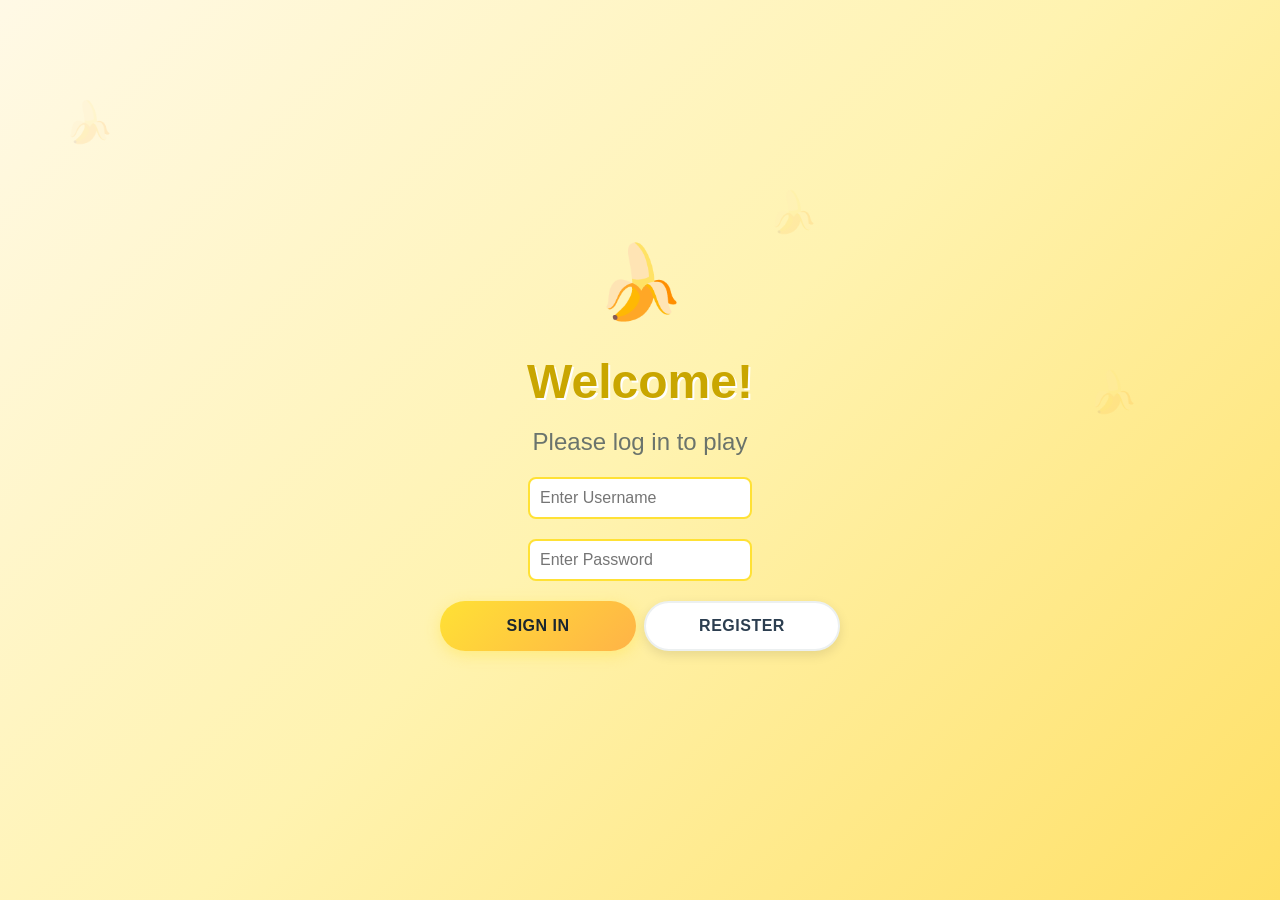
==== commit 2ddeb26f: "Add files via upload" ====
--- a/game.html
+++ b/game.html
@@ -11,7 +11,7 @@
     <link rel="icon" href="data:image/svg+xml,<svg xmlns='http://www.w3.org/2000/svg' viewBox='0 0 100 100'><text y='.9em' font-size='90'>🍌</text></svg>">
 </head>
 <body class="game-page">
-    //Game Header
+    <!--Game Header-->
     <header class="game-header">
         <a href="index.html" class="back-btn">← Menu</a>
         <div class="game-title">🍌 Banana Math</div>
@@ -21,10 +21,10 @@
         </div>
     </header>
 
-    //Main Game Area
+    <!--Main Game Area-->
     <main class="game-main">
         <div class="game-container">
-            //Score Bar
+            <!--Score Bar-->
             <div class="score-bar">
                 <div class="score-item">
                     <span class="score-label">Score</span>
@@ -40,7 +40,7 @@
                 </div>
             </div>
 
-            //Puzzle Section
+            <!--Puzzle Section-->
             <div class="puzzle-section">
                 <div class="puzzle-header">
                     <span class="puzzle-number">Puzzle #<span id="puzzle-count">1</span></span>
@@ -60,7 +60,7 @@
                 </div>
             </div>
 
-            //Answer Section
+            <!--Answer Section-->
             <div class="answer-section">
                 <div class="answer-input-container">
                     <label for="answer-input">Your Answer:</label>
@@ -79,7 +79,7 @@
                 </div>
             </div>
 
-            // Correct or Wrong-Feedback
+            <!-- Correct or Wrong-Feedback -->
             <div class="feedback-container" id="feedback-container">
                 <div class="feedback success" id="feedback-success">
                     <span class="feedback-icon">🎉</span>
@@ -91,7 +91,7 @@
                 </div>
             </div>
 
-            // Game Over Modal
+            <!-- Game Over Modal -->
             <div class="modal-overlay" id="game-over-modal">
                 <div class="modal">
                     <div class="modal-icon">🏆</div>
@@ -130,7 +130,7 @@
         </div>
     </main>
 
-    //Sound Effects
+    <!--Sound Effects-->
     <audio id="sound-correct" preload="auto">
         <source src="[data-uri]" type="audio/wav">
     </audio>
@@ -140,7 +140,7 @@
 
     <script src="script.js"></script>
     <script>
-        // Game page specific initialization
+        <!--Game page specific initialization-->
         document.addEventListener('DOMContentLoaded', () => {
             initGame();
         });
